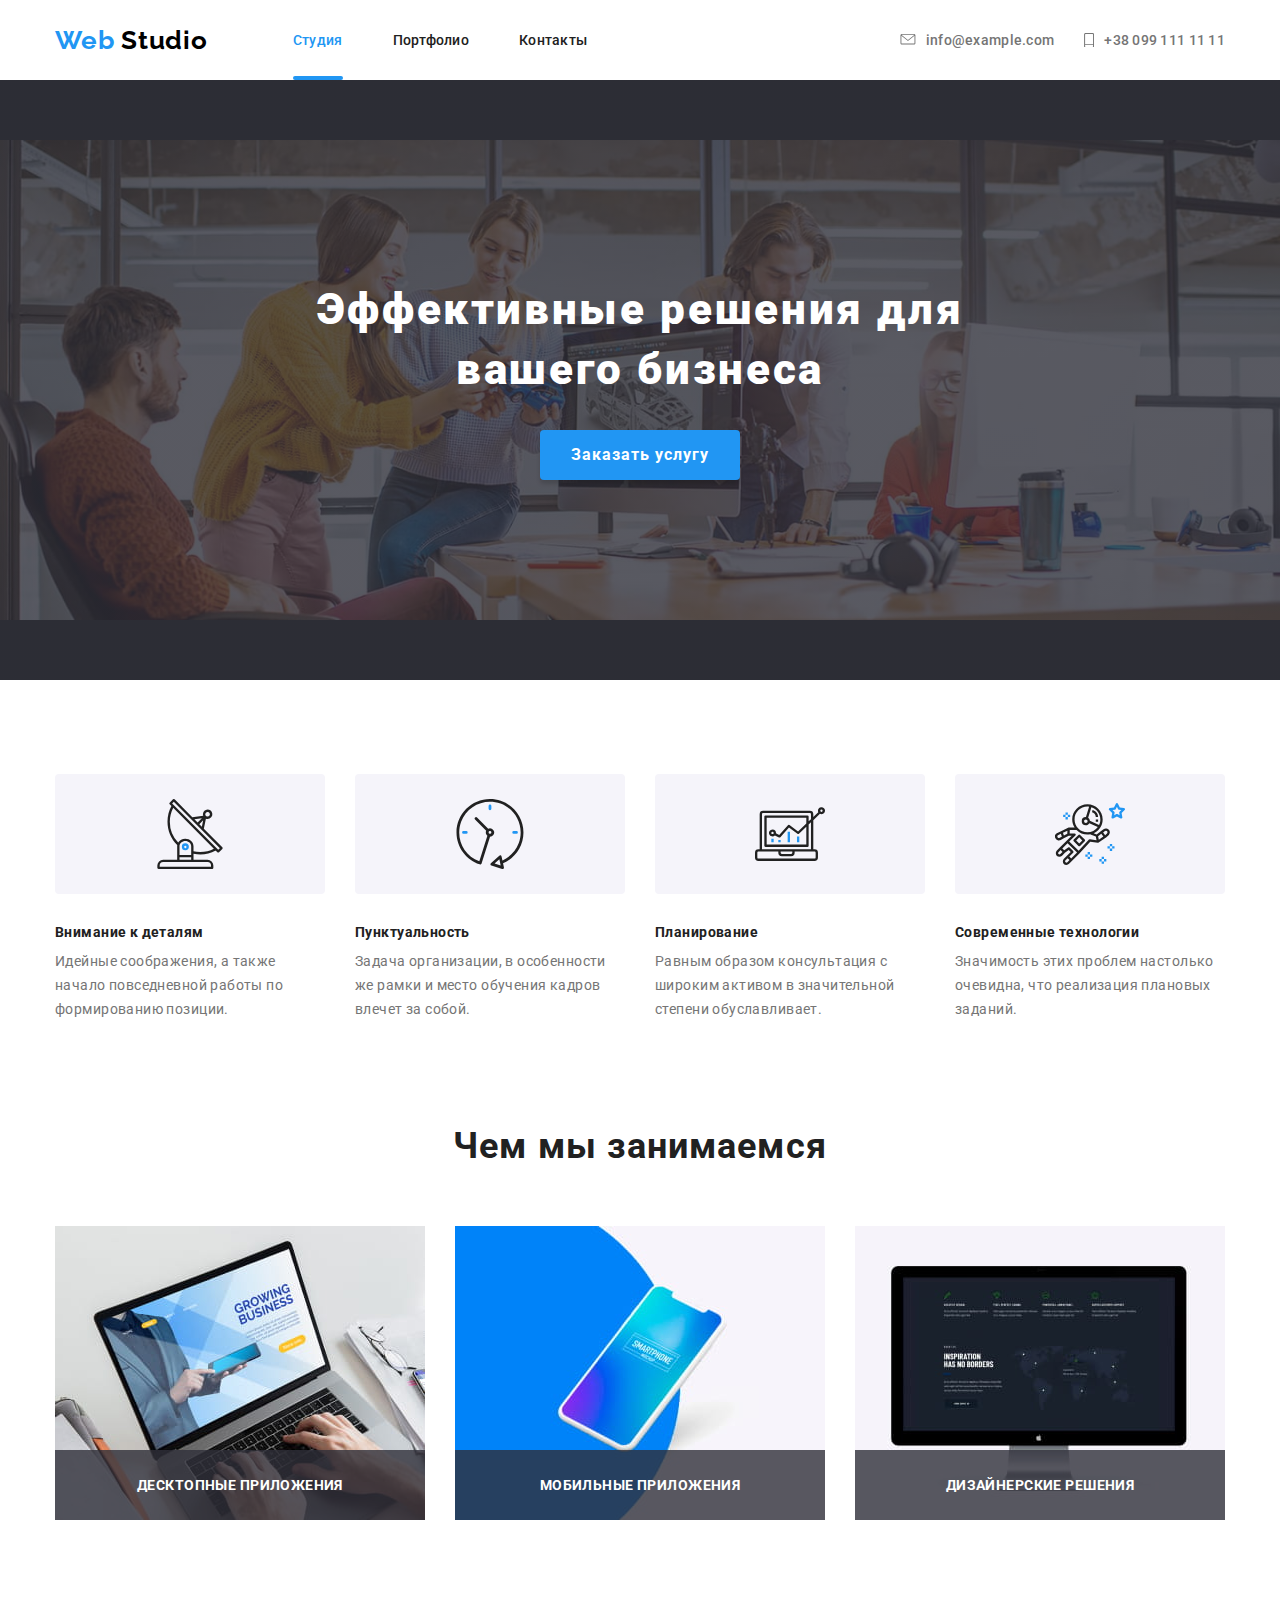
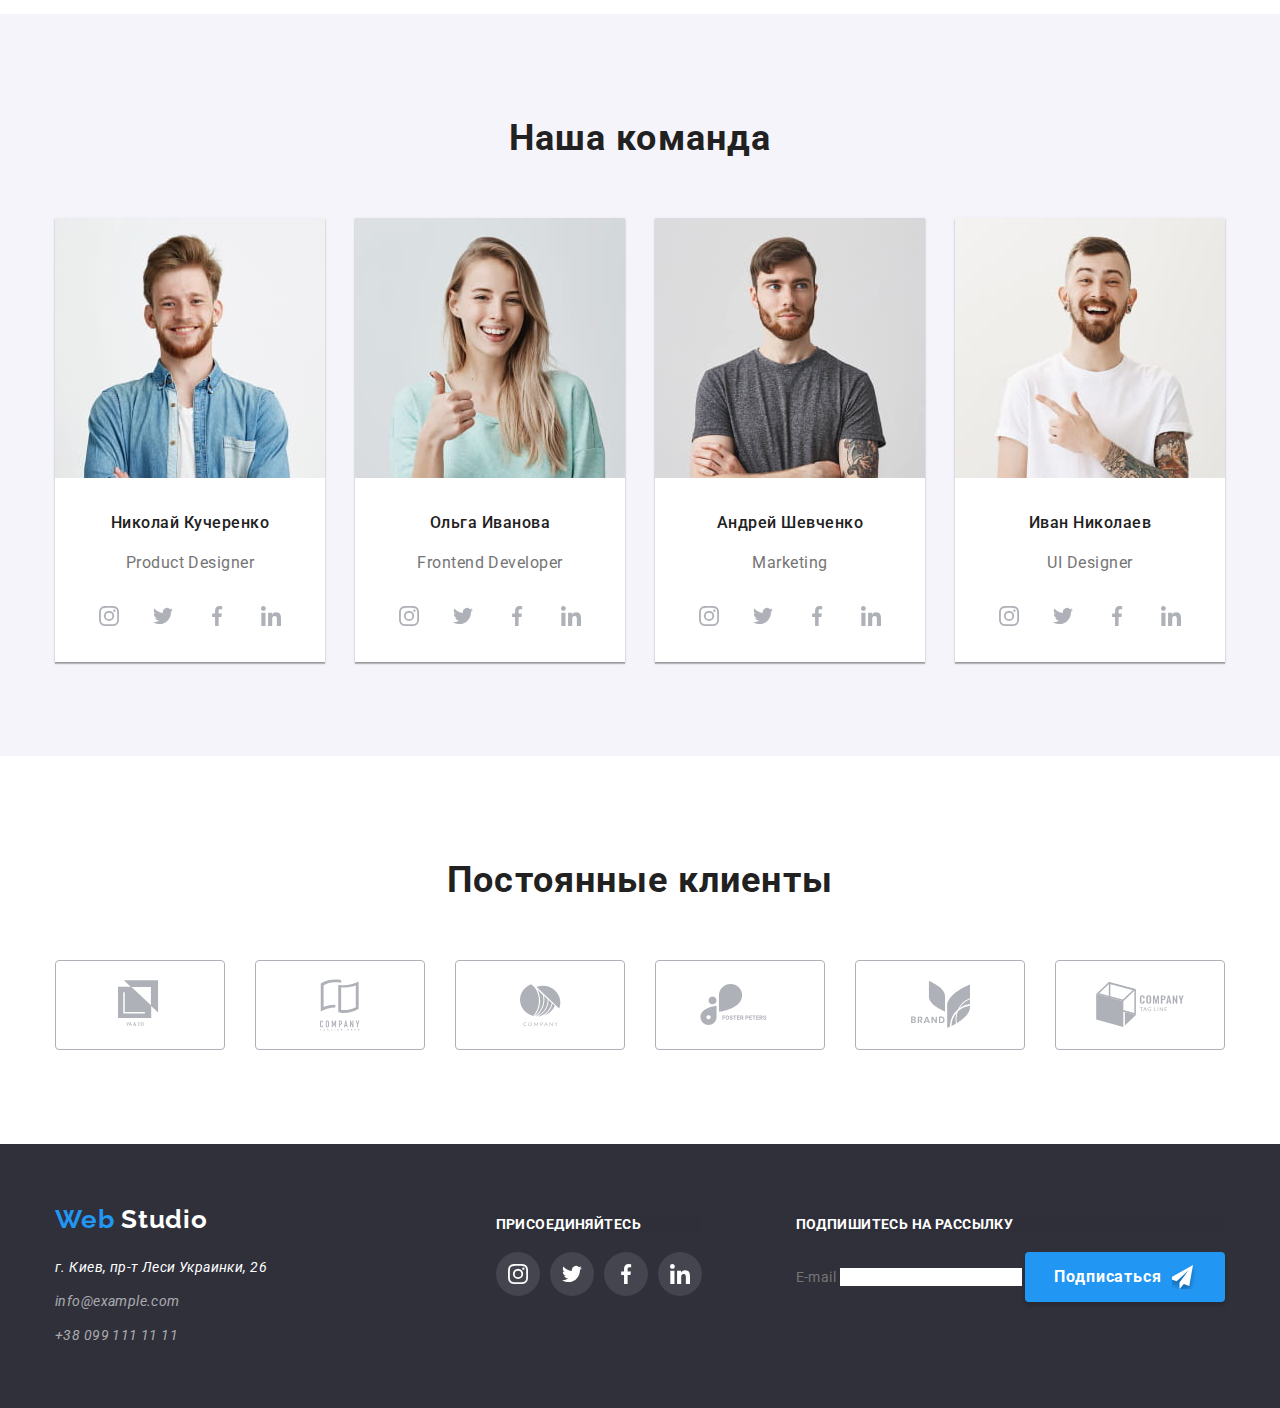
==== index.html @ 200ecd38 "перенос файлов" ====
<!DOCTYPE html>
<html lang="ru">

<head>
  <meta charset="UTF-8" />
  <meta name="viewport" content="width=device-width, initial-scale=1.0" />
  <title>Web Studio</title>
  <link href="https://fonts.googleapis.com/css2?family=Raleway:wght@700&family=Roboto:wght@400;500;700;900&display=swap"
    rel="stylesheet" />

  <link rel="stylesheet" href="./css/normalize.css" />
  <link rel="stylesheet" href="./css/style.css" />
</head>

<body>
  <header class="header-page">
    <div class="container main-navi">
      <a href="./" class="logo"><span class="web-logo">Web</span> Studio</a>
      <nav class="navi">
        <ul class="list menu-navi">
          <li class="item">
            <a href="./" class="link-navi current">Студия</a>
          </li>
          <li class="item">
            <a href="./portfolio.html" class="link-navi">Портфолио </a>
          </li>
          <li class="item">
            <a href="" class="link-navi">Контакты </a>
          </li>
        </ul>
      </nav>
      <ul class="list contacts">
        <li class="item">
          <a href="mailto:info@example.com" class="contacts-link">
            <svg class="mail-icon">
              <use href="./images/sprite.svg#icon-envelope-head" width="16px" height="11.2px"></use>
            </svg>
            info@example.com</a>
        </li>
        <li class="item">
          <a href="tel:+380991111111" class="contacts-link"><svg class="phone-icon">
              <use href="./images/sprite.svg#icon-Vector-head"></use>
            </svg>+38 099 111 11 11</a>
        </li>
      </ul>
    </div>

    <section class="hero">
      <div class="container">
        <h1 class="page-title">Эффективные решения для вашего бизнеса</h1>
        <button class="btn" data-modal-open>Заказать услугу</button>
      </div>
    </section>
  </header>
  <main class="main-page">
    <section class="advantage">
      <div class="container">
        <h2 hidden class="section-title">
          Преимущества работы с Web Studio
        </h2>
        <ul class="list adv-flexcont">
          <li class="adv-element antenna">
            <div class="link">
              <svg width="70" height="70">
                <use href="./images/sprite.svg#icon-antenna"></use>
              </svg></div>
            <!-- <img src="./images/antenna.svg" alt="антена" /> -->
            <h3 class="feature">Внимание к деталям</h3>
            <p class="feature-text">
              Идейные соображения, а также начало повседневной работы по
              формированию позиции.
            </p>
          </li>
          <li class="adv-element clock">
            <div class="link">
              <svg width="70" height="70">
                <use href="./images/sprite.svg#icon-clock_1"></use>
              </svg>
            </div>
            <!-- <img src="./images/clock_1.svg" alt="часы" /> -->
            <h3 class="feature">Пунктуальность</h3>
            <p class="feature-text">
              Задача организации, в особенности же рамки и место обучения
              кадров влечет за собой.
            </p>
          </li>
          <li class="adv-element diagram">
            <div class="link">
              <svg width="70" height="70">
                <use href="./images/sprite.svg#icon-diagram_1"></use>
              </svg>
            </div>
            <!-- <img src="./images/diagram_1.svg" alt="диаграма" /> -->
            <h3 class="feature">Планирование</h3>
            <p class="feature-text">
              Равным образом консультация с широким активом в значительной
              степени обуславливает.
            </p>
          </li>
          <li class="adv-element astronaut">
            <div class="link">
              <svg width="70" height="70">
                <use href="./images/sprite.svg#icon-astronaut_1"></use>
              </svg>
            </div>
            <!-- <img src="./images/astronaut_1.svg" alt="астронавт" /> -->
            <h3 class="feature">Современные технологии</h3>
            <p class="feature-text">
              Значимость этих проблем настолько очевидна, что реализация
              плановых заданий.
            </p>
          </li>
        </ul>
      </div>
    </section>
    <section class="box-section">
      <div class="container">
        <h2 class="section-title">Чем мы занимаемся</h2>
        <ul class="list box-flexcont">
          <li class="box-element">
            <a href=""><img src="./images/desktop1.jpg" alt="десктоп" width="370" height="294" />
              <p class="box">Десктопные приложения</p>
            </a>
          </li>
          <li class="box-element">
            <a href=""><img src="./images/mobile.jpg" alt="мобильний" width="370" height="294" />
              <p class="box">Мобильные приложения</p>
            </a>
          </li>
          <li class="box-element">
            <a href=""><img src="./images/desin.jpg" alt="дизайн" width="370" height="294" />
              <p class="box">Дизайнерские решения</p>
            </a>
          </li>
        </ul>
      </div>
    </section>
    <section class="team-section">
      <div class="container">
        <h2 class="section-title">Наша команда</h2>
        <ul class="list team-flexcont">
          <li class="team-element">
            <img src="./images/comand1.jpg" alt="Николай Кучеренко" width="270" height="260" />
            <h3 class="team-name">Николай Кучеренко</h3>
            <p class="team-prof">Product Designer</p>
            <p class="soc-team">
              <a href="" aria-label="ссылка Instagram" class="soc-link">
                <svg width="20px" height="20px">
                  <use href="./images/sprite.svg#icon-inst"></use>
                </svg>
              </a>
              <a href="" aria-label="ссылка Twitter" class="soc-link"><svg width="20px" height="20px">
                  <use href="./images/sprite.svg#icon-twit"></use>
                </svg></a>
              <a href="" aria-label="ссылка Facebook" class="soc-link"><svg width="20px" height="20px">
                  <use href="./images/sprite.svg#icon-face"></use>
                </svg></a>
              <a href="" aria-label="ссылка Linkedin" class="soc-link"><svg width="20px" height="20px">
                  <use href="./images/sprite.svg#icon-in"></use>
                </svg></a>
            </p>
          </li>
          <li class="team-element">
            <img src="./images/comand2.jpg" alt="Ольга Иванова" width="270" />
            <h3 class="team-name">Ольга Иванова</h3>
            <p class="team-prof">Frontend Developer</p>
            <p class="soc-team">
              <a href="" aria-label="ссылка Instagram" class="soc-link">
                <svg width="20px" height="20px">
                  <use href="./images/sprite.svg#icon-inst"></use>
                </svg>
              </a>
              <a href="" aria-label="ссылка Twitter" class="soc-link"><svg width="20px" height="20px">
                  <use href="./images/sprite.svg#icon-twit"></use>
                </svg></a>
              <a href="" aria-label="ссылка Facebook" class="soc-link"><svg width="20px" height="20px">
                  <use href="./images/sprite.svg#icon-face"></use>
                </svg></a>
              <a href="" aria-label="ссылка Linkedin" class="soc-link"><svg width="20px" height="20px">
                  <use href="./images/sprite.svg#icon-in"></use>
                </svg></a>
            </p>
          </li>
          <li class="team-element">
            <img src="./images/comand3.jpg" alt="Андрей Шевченко" width="270" />
            <h3 class="team-name">Андрей Шевченко</h3>
            <p class="team-prof">Marketing</p>
            <p class="soc-team">
              <a href="" aria-label="ссылка Instagram" class="soc-link">
                <svg width="20px" height="20px">
                  <use href="./images/sprite.svg#icon-inst"></use>
                </svg>
              </a>
              <a href="" aria-label="ссылка Twitter" class="soc-link"><svg width="20px" height="20px">
                  <use href="./images/sprite.svg#icon-twit"></use>
                </svg></a>
              <a href="" aria-label="ссылка Facebook" class="soc-link"><svg width="20px" height="20px">
                  <use href="./images/sprite.svg#icon-face"></use>
                </svg></a>
              <a href="" aria-label="ссылка Linkedin" class="soc-link"><svg width="20px" height="20px">
                  <use href="./images/sprite.svg#icon-in"></use>
                </svg></a>
            </p>
          </li>
          <li class="team-element">
            <img src="./images/comand4.jpg" alt="Иван Николаев" width="270" />
            <h3 class="team-name">Иван Николаев</h3>
            <p class="team-prof">UI Designer</p>
            <p class="soc-team">
              <a href="" aria-label="ссылка Instagram" class="soc-link">
                <svg width="20px" height="20px">
                  <use href="./images/sprite.svg#icon-inst"></use>
                </svg>
              </a>
              <a href="" aria-label="ссылка Twitter" class="soc-link"><svg width="20px" height="20px">
                  <use href="./images/sprite.svg#icon-twit"></use>
                </svg></a>
              <a href="" aria-label="ссылка Facebook" class="soc-link"><svg width="20px" height="20px">
                  <use href="./images/sprite.svg#icon-face"></use>
                </svg></a>
              <a href="" aria-label="ссылка Linkedin" class="soc-link"><svg width="20px" height="20px">
                  <use href="./images/sprite.svg#icon-in"></use>
                </svg></a>
            </p>
          </li>
        </ul>
      </div>
    </section>
    <section class="client-section">
      <div class="container">
        <h2 class="section-title">Постоянные клиенты</h2>
        <ul class="list clnt-flexcont">
          <li class="clnt-element">
            <a href="/" class="link">
              <svg width="44.27px" height="49.23px">
                <use href="./images/sprite.svg#icon-logo1"></use>
              </svg>
            </a>
          </li>
          <li class="clnt-element">
            <a href="" class="link"><svg width="40px" height="52px">
                <use href="./images/sprite.svg#icon-logo2"></use>
              </svg></a>
          </li>
          <li class="clnt-element">
            <a href="" class="link"><svg width="41px" height="42.6px">
                <use href="./images/sprite.svg#icon-logo3"></use>
              </svg></a>
          </li>
          <li class="clnt-element">
            <a href="" class="link"><svg width="79.66" height="42.02px">
                <use href="./images/sprite.svg#icon-logo4"></use>
              </svg></a>
          </li>
          <li class="clnt-element">
            <a href="" class="link"><svg width="59px" height="47px">
                <use href="./images/sprite.svg#icon-logo5"></use>
              </svg></a>
          </li>
          <li class="clnt-element">
            <a href="" class="link"><svg width="88.48px" height="45.44px">
                <use href="./images/sprite.svg#icon-logo6"></use>
              </svg></a>
          </li>
        </ul>
      </div>
    </section>
  </main>
  <footer class="footer">
    <div class="container footer-flex">
      <div class="footflex-elem">
        <a href="/">
          <p class="logo footer-logo">
            <span class="web-logo">Web</span> Studio
          </p>
        </a>
        <address class="footer-adress">
          <p class="adress-link">
            <a href="" class="adress-map">г. Киев, пр-т Леси Украинки, 26</a>
          </p>
          <p class="adress-link">
            <a href="mailto:info@example.com" class="footer-contacts">info@example.com</a>
          </p>
          <p class="adress-link">
            <a href="tel:+380991111111" class="footer-contacts">+38 099 111 11 11</a>
          </p>
        </address>
      </div>
      <section class="footflex-elem">
        <h3 class="footer-soc">присоединяйтесь</h3>
        <p class="footsoc-block">
          <a href="" aria-label="ссылка Instagram" class="soc-link">
            <svg width="20px" height="20px">
              <use href="./images/sprite.svg#icon-inst"></use>
            </svg>
          </a>
          <a href="" aria-label="ссылка Twitter" class="soc-link"><svg width="20px" height="20px">
              <use href="./images/sprite.svg#icon-twit"></use>
            </svg></a>
          <a href="" aria-label="ссылка Facebook" class="soc-link"><svg width="20px" height="20px">
              <use href="./images/sprite.svg#icon-face"></use>
            </svg></a>
          <a href="" aria-label="ссылка Linkedin" class="soc-link"><svg width="20px" height="20px">
              <use href="./images/sprite.svg#icon-in"></use>
            </svg></a>
        </p>
      </section>
      <section class="footflex-elem">
        <h3 class="footer-registr">Подпишитесь на рассылку</h3>
        <form>
          <label for="fmail">E-mail</label>
          <input type="email" name="fmail" id="fmail">

          <button type="submit" class="btn">Подписаться</button>
        </form>
        <!-- <a href="" class="mail-btn">E-mail</a>
          <button class="btn">Подписаться</button> -->
      </section>
    </div>
  </footer>
  <div class="backdrop is-hidden" data-modal>
    <div class="modal">
      <button class="btn-modal" data-modal-close>
        <svg width="11px" height="11px">
          <use href="./images/sprite.svg#icon-Vector-modal"></use>
        </svg>
      </button>
      <h3>Оставьте свои данные, мы вам перезвоним</h3>
      <form class="register-form">
        <div class="form-field">
          <label for="name">Имя</label>
          <input type="text" name="user-name" id="name">
        </div>
        <div class="form-field">
          <label for="tel">Телефон</label>
          <input type="tel" name="tel" id="tel">
        </div>
        <div class="form-field">
          <label for="mail">Почта</label>
          <input type="email" name="mail" id="mail">
        </div>
        <div class="form-field">
          <label for="comments">Коментарий</label>
          <textarea name="comments" id="comments" cols="30" rows="10"></textarea>
        </div>

      </form>
    </div>
  </div>
  <script src="./js/modal.js"></script>
</body>

</html>
<!-- 
<figure>
  <img src="" alt="">
  <figcaption></figcaption>
</figure>-->
---- css/style.css ----
/* font-family: 'Raleway', sans-serif;
font-family: 'Roboto', sans-serif; */
:root {
  --primary-text-color: #757575;
  --secondary-color: #212121;
  --logo-bgr-color: #ffffff;
  --weblog-btn-link: #2196f3;
  --studiolog: #000000;
  --footer-contact: rgba(255, 255, 255, 0.6);
  --btn-hover: #188ce8;
  --btn-box: rgba(0, 0, 0, 0.15);
  --bgr-box: rgba(47, 48, 58, 0.8);
  --bgr-sectteam: #f5f4fa;
  --bgr-footer: #2f303a;
  --clnt-bord: #afb1b8;
}
* {
  margin: 0;
  border: 0;
  text-decoration: none;
}

html {
  box-sizing: border-box;
}

*,
*::before,
*::after {
  box-sizing: inherit;
  /* outline: 1px solid tomato; */
}

img {
  display: block;
}

.visually-hidden {
  position: absolute !important;
  clip: rect(1px 1px 1px 1px);
  /* IE6, IE7 */
  clip: rect(1px, 1px, 1px, 1px);
  padding: 0 !important;
  border: 0 !important;
  height: 1px !important;
  width: 1px !important;
  overflow: hidden;
}

.container {
  margin-right: auto;
  margin-left: auto;
  width: 1200px;
  padding-left: 15px;
  padding-right: 15px;
  /* outline: 2px solid tomato; */
}

body {
  font-family: "Roboto", sans-serif;
  font-style: normal;
  font-weight: normal;
  font-size: 14px;
  line-height: 1.714;
  letter-spacing: 0.03em;
  color: var(--primary-text-color);
  background-color: var(--logo-bgr-color);
}
.list {
  padding-left: 0px;
  list-style: none;
}

/* Шапка */
.header-page {
  background-color: var(--logo-bgr-color);
}

.main-navi {
  display: flex;
  align-items: center;
}

.logo {
  font-family: Raleway, sans-serif;
  font-weight: bold;
  font-size: 26px;
  line-height: 1.192;
  letter-spacing: 0.03em;
  color: var(--studiolog);
}

.footer-logo {
  color: var(--logo-bgr-color);
}
.web-logo {
  color: var(--weblog-btn-link);
}

.menu-navi {
  display: flex;
  margin-left: 85px;
}
.menu-navi .item:not(:first-child) {
  margin-left: 50px;
}

.contacts {
  display: flex;
  margin-left: auto;
}

.contacts .item {
  display: inline-flex;
  align-items: center;
}

.contacts .item + .item {
  margin-left: 30px;
}

.link-navi,
.contacts-link {
  display: inline-flex;
  align-items: center;
  padding-top: 32px;
  padding-bottom: 32px;

  font-weight: 500;
  font-size: 14px;
  line-height: 1.1428;
  letter-spacing: 0.02em;
}

.link-navi {
  color: var(--secondary-color);

  transition: color 250ms cubic-bezier(0.4, 0, 0.2, 1);
}

.contacts-link {
  color: var(--primary-text-color);
  fill: var(--primary-text-color);

  transition: fill 250ms cubic-bezier(0.4, 0, 0.2, 1),
    color 250ms cubic-bezier(0.4, 0, 0.2, 1);
}

.mail-icon {
  width: 16px;
  height: 11.2px;
  margin-right: 10px;
}

.phone-icon {
  width: 10px;
  height: 14.94px;
  margin-right: 10px;
}

.link-navi:hover,
.link-navi:focus,
.contacts-link:hover,
.contacts-link:focus {
  color: var(--weblog-btn-link);
  fill: var(--weblog-btn-link);
}

.current {
  color: var(--weblog-btn-link);
  position: relative;
}

.current::before {
  content: "";
  position: absolute;
  width: 100%;
  height: 4px;
  bottom: 0px;
  left: 0px;
  background: var(--weblog-btn-link);
  border-radius: 2px;
}

/* Hero */
.hero {
  text-align: center;
  padding-top: 200px;
  padding-bottom: 200px;
  background-color: var(--secondary-color);
  height: 600px;
  max-width: 1600px;
  margin-left: auto;
  margin-right: auto;

  /* box-shadow: 0px 4px 4px rgba(0, 0, 0, 0.25); */
  background-image: linear-gradient(to right, var(--bgr-box), var(--bgr-box)),
    url(../images/img-header.jpg);
  background-repeat: no-repeat;
  background-position: center;
  background-size: contain;
}

.page-title {
  margin-top: 0px;
  margin-bottom: 30px;
  max-width: 696px;
  margin-right: auto;
  margin-left: auto;

  font-weight: 900;
  font-size: 44px;
  line-height: 1.3636;
  letter-spacing: 0.06em;
  color: var(--logo-bgr-color);
  text-align: center;
}

.btn {
  display: inline-flex;
  align-items: center;
  justify-content: center;
  width: 200px;
  height: 50px;

  font-weight: bold;
  font-size: 16px;
  line-height: 1.875;

  letter-spacing: 0.06em;
  color: var(--logo-bgr-color);

  background: var(--weblog-btn-link);
  box-shadow: 0px 4px 4px var(--btn-box);
  border-radius: 4px;
  cursor: pointer;

  transition: background 250ms cubic-bezier(0.4, 0, 0.2, 1);
}
.btn:hover,
.btn:focus {
  background: var(--btn-hover);
}

/* Наши приемущества */
.advantage .container {
  padding-top: 94px;
}
.box-section .container,
.team-section .container,
.client-section .container {
  padding-top: 94px;
  padding-bottom: 94px;
}
.advantage .adv-flexcont {
  display: flex;
}

.adv-flexcont .adv-element {
  display: inline-flex;
  flex-direction: column;
  width: calc((100%-90px) / 4);
  margin-right: 30px;
}
.adv-flexcont .adv-element:nth-child(4n) {
  margin-right: 0px;
}

/* .adv-element::before {
  content: "";
  width: 270px;
  height: 120px;
  background-repeat: no-repeat;
  background-size: 70px 70px;
  background-position: center;
  background-color: var(--bgr-sectteam);
} */

/* .antenna::before {
  background-image: url(../images/antenna.svg);
}
.clock::before {
  background-image: url(../images/clock_1.svg);
}
.diagram::before {
  background-image: url(../images/diagram_1.svg);
}
.astronaut::before {
  background-image: url(../images/astronaut_1.svg);
} */
.adv-element .link {
  display: flex;
  align-items: center;
  justify-content: center;

  width: 270px;
  height: 120px;
  background-color: var(--bgr-sectteam);
  border-radius: 4px;
}

.feature {
  margin-top: 30px;
  margin-bottom: 10px;
  font-family: Roboto;
  font-weight: bold;
  font-size: 14px;
  line-height: 1.143;
  letter-spacing: 0.03em;
  color: var(--secondary-color);
}

/* Чем мы занимаемся */
.section-title {
  text-align: center;
  margin-bottom: 50px;
  font-weight: bold;
  font-size: 36px;
  line-height: 1.6667;
  letter-spacing: 0.03em;
  color: var(--secondary-color);
}

.box-section .box-flexcont {
  display: flex;
}

.box-flexcont .box-element {
  position: relative;
  width: calc((100%-60px) / 3);
  margin-right: 30px;
}
.box-flexcont .box-element:nth-child(3n) {
  margin-right: 0px;
}

.box {
  position: absolute;
  bottom: 0px;
  left: 0px;
  width: 100%;
  height: 70px;
  font-weight: bold;
  font-size: 14px;
  line-height: 1.1428;
  letter-spacing: 0.03em;
  color: var(--logo-bgr-color);
  background: var(--bgr-box);
  text-transform: uppercase;

  display: flex;
  align-items: center;
  justify-content: center;
}

/* Наша команда */
.team-section {
  background: var(--bgr-sectteam);
}

.team-section .team-flexcont {
  display: flex;
}

.team-flexcont .team-element {
  width: calc((100%-90px) / 4);
  margin-right: 30px;
  background: var(--logo-bgr-color);
  box-shadow: 0px 1px 3px rgba(0, 0, 0, 0.12), 0px 1px 1px rgba(0, 0, 0, 0.14),
    0px 2px 1px rgba(0, 0, 0, 0.2);
}
.team-flexcont .team-element:nth-child(4n) {
  margin-right: 0px;
}

.team-name,
.team-prof {
  margin-top: 30px;
  margin-bottom: 10px;
  text-align: center;
  font-weight: 500;
  font-size: 16px;
  line-height: 1.875;
  letter-spacing: 0.03em;
  color: var(--secondary-color);
}
.team-prof {
  margin-top: 0px;
  margin-bottom: 16px;
  font-weight: normal;
  color: var(--primary-text-color);
}

.soc-team {
  display: flex;
  padding-left: 32px;
  padding-right: 32px;
  margin-bottom: 24px;
}

.soc-team a {
  display: flex;
  align-items: center;
  justify-content: center;
  width: 44px;
  height: 44px;
}
.soc-team a:not(:last-child) {
  margin-right: 10px;
}

.soc-link {
  padding: 0px;
  border: none;
  border-radius: 50%;
  background-color: var(--logo-bgr-color) 10%;
  fill: var(--clnt-bord);

  transition: background-color 250ms cubic-bezier(0.4, 0, 0.2, 1),
    fill 250ms cubic-bezier(0.4, 0, 0.2, 1);
}

.soc-link:hover {
  background-color: var(--weblog-btn-link);
  fill: var(--logo-bgr-color);
}

/* Клиенты */
.client-section .clnt-flexcont {
  display: flex;
}

.clnt-flexcont .clnt-element {
  width: calc((100%-150px) / 6);
  margin-right: 30px;
}
.clnt-flexcont .clnt-element:nth-child(6n) {
  margin-right: 0px;
}

.clnt-element {
  display: flex;
  align-items: center;
}

.clnt-element .link {
  display: flex;
  border: 1px solid var(--clnt-bord);
  border-radius: 4px;
  width: 170px;
  height: 90px;
  align-items: center;
  justify-content: center;
  fill: var(--clnt-bord);

  transition: border 250ms cubic-bezier(0.4, 0, 0.2, 1),
    fill 250ms cubic-bezier(0.4, 0, 0.2, 1);
}

.clnt-element .link:hover {
  border: 1px solid var(--weblog-btn-link);
  fill: var(--weblog-btn-link);
}

/* Портфолио */
.filter {
  font-weight: 500;
  font-size: 16px;
  line-height: 1.625;
  letter-spacing: 0.03em;
  padding: 6px 22px;

  color: var(--secondary-color);
  background: var(--bgr-sectteam);
  border-radius: 4px;

  transition: background 250ms cubic-bezier(0.4, 0, 0.2, 1),
    color 2250ms cubic-bezier(0.4, 0, 0.2, 1);
}
.filter:hover,
.filter:focus,
.filter:active {
  color: var(--logo-bgr-color);
  background: var(--weblog-btn-link);
}

.portfolio-sect {
  display: flex;
  padding-top: 94px;
  padding-bottom: 94px;
}

.filters {
  display: flex;
  justify-content: center;
  margin-bottom: 50px;
}

.filters .item {
  display: flex;
  /* color: var(--secondary-color);
  background: var(--bgr-sectteam);
  border-radius: 4px; */
}

.filters .item + .item {
  margin-left: 8px;
}

.potrfol-flex {
  display: flex;
  flex-wrap: wrap;
}

.potrfol-flex .item {
  width: 370px;
  margin-right: 30px;
  margin-bottom: 30px;
  background: var(--logo-bgr-color);
  border: 1px solid #eeeeee;
  box-sizing: border-box;
  cursor: pointer;
}

.potrfol-flex .item:nth-child(3n) {
  margin-right: 0px;
}

.potrfol-flex .item:nth-last-child(-n + 3) {
  margin-bottom: 0px;
}

.potrfol-flex .item:hover {
  box-shadow: 0px 1px 1px rgba(0, 0, 0, 0.12), 0px 4px 4px rgba(0, 0, 0, 0.06),
    1px 4px 6px rgba(0, 0, 0, 0.16);
}

.portf-thumb {
  position: relative;
  overflow: hidden;
}
.hover-over {
  position: absolute;
  width: 100%;
  height: 100%;
  bottom: 0px;
  left: 0px;
  background: rgba(33, 150, 243, 0.9);
  font-size: 18px;
  line-height: 1.5555;
  color: var(--logo-bgr-color);
  padding: 63px 24px;

  transform: translatey(100%);
  transition: transform 250ms cubic-bezier(0.4, 0, 0.2, 1);
}

.potrfol-flex .item:hover .hover-over {
  transform: translatey(0);
}

.portfol-title {
  display: inline-block;
  width: 322px;
  margin-top: 20px;
  margin-bottom: 4px;
  font-weight: bold;
  font-size: 18px;
  line-height: 2;
  letter-spacing: 0.06em;
  color: var(--secondary-color);
}
.portf-sub {
  display: inline-block;
  width: 322px;
  margin-bottom: 20px;
  font-size: 16px;
  line-height: 1.875;
  letter-spacing: 0.03em;
  color: var(--primary-text-color);
}

.portfol-title,
.portf-sub {
  margin-right: 24px;
  margin-left: 24px;
}

/* Подвал */
.footer {
  background: var(--bgr-footer);
  padding-top: 60px;
  padding-bottom: 60px;
}

.footer-flex {
  display: flex;
  /* align-items: center; */
  justify-content: flex-end;
}

.footer-flex .footflex-elem:not(:first-child) {
  margin-top: 12px;
}

.footer-flex .footflex-elem:last-child {
  margin-left: 94px;
}

.footer-flex .footflex-elem:first-child {
  margin-right: auto;
}
.footer .footer-logo {
  margin-bottom: 20px;
}

.footer-adress .adress-link:not(:last-child) {
  margin-bottom: 9px;
}

.adress-map,
.footer-contacts,
.mail-btn {
  font-size: 14px;
  line-height: 1.7143;
  letter-spacing: 0.03em;
  color: var(--logo-bgr-color);

  transition: color 250ms cubic-bezier(0.4, 0, 0.2, 1);
}
.footer-contacts {
  color: var(--footer-contact);
}

.adress-map:hover,
.footer-contacts:hover {
  color: var(--weblog-btn-link);
}

.footflex-elem h3 {
  font-weight: bold;
  font-size: 14px;
  line-height: 1.1428;
  letter-spacing: 0.03em;
  color: var(--logo-bgr-color);
  background: var(--bgr-box);
  text-transform: uppercase;
}

.footsoc-block {
  display: flex;
}

.footsoc-block a {
  display: flex;
  align-items: center;
  justify-content: center;
  width: 44px;
  height: 44px;
  background: rgba(255, 255, 255, 0.1);
  border-radius: 50%;
  fill: var(--logo-bgr-color);
}

.footsoc-block a:not(:last-child) {
  margin-right: 10px;
}

.footer-soc,
.footer-registr {
  margin-bottom: 20px;
}

.soc-link svg {
  fill: (--logo-bgr-color);
}

.mail-btn {
  display: inline-block;
  padding: 15px;
  padding-right: 295px;
  margin-right: 12px;

  border: 1px solid var(--footer-contact);
  border-radius: 4px;
}
.footflex-elem .btn::after {
  content: "";
  width: 24px;
  height: 24px;
  margin-left: 10px;
  background-image: url(../images/iconsend.svg);
  background-position: right -1px top;
  background-repeat: no-repeat;
}

/* модальное окно */
.backdrop {
  position: fixed;
  top: 0px;
  left: 0px;
  width: 100%;
  height: 100%;
  background: rgba(0, 0, 0, 0.2);

  opacity: 1;
  transition: opacity 250ms cubic-bezier(0.4, 0, 0.2, 1);
}

.backdrop.is-hidden {
  
  opacity: 0;
  pointer-events: none;
}
.modal {
  position: absolute;
  top: 50%;
  left: 50%;
  transform: translate(-50%, -50%) scale(1, 1);

  min-width: 528px;
  min-height: 581px;
  padding: 8px;
  background: var(--logo-bgr-color);
  box-shadow: 0px 1px 3px rgba(0, 0, 0, 0.12), 0px 1px 1px rgba(0, 0, 0, 0.14),
    0px 2px 1px rgba(0, 0, 0, 0.2);
  border-radius: 4px;

  
  transition: transform 250ms cubic-bezier(0.4, 0, 0.2, 1);
}

.backdrop.is-hidden .modal {
  transform: translate(-50%, -50%) scale(0.3, 0.3);
}

.btn-modal {
  display: flex;
  align-items: center;
  justify-content: center;
  margin-left: auto;
  width: 30px;
  height: 30px;
  
  background: var(--logo-bgr-color);
  border: 1px solid rgba(0, 0, 0, 0.1);
  border-radius: 50%;
}
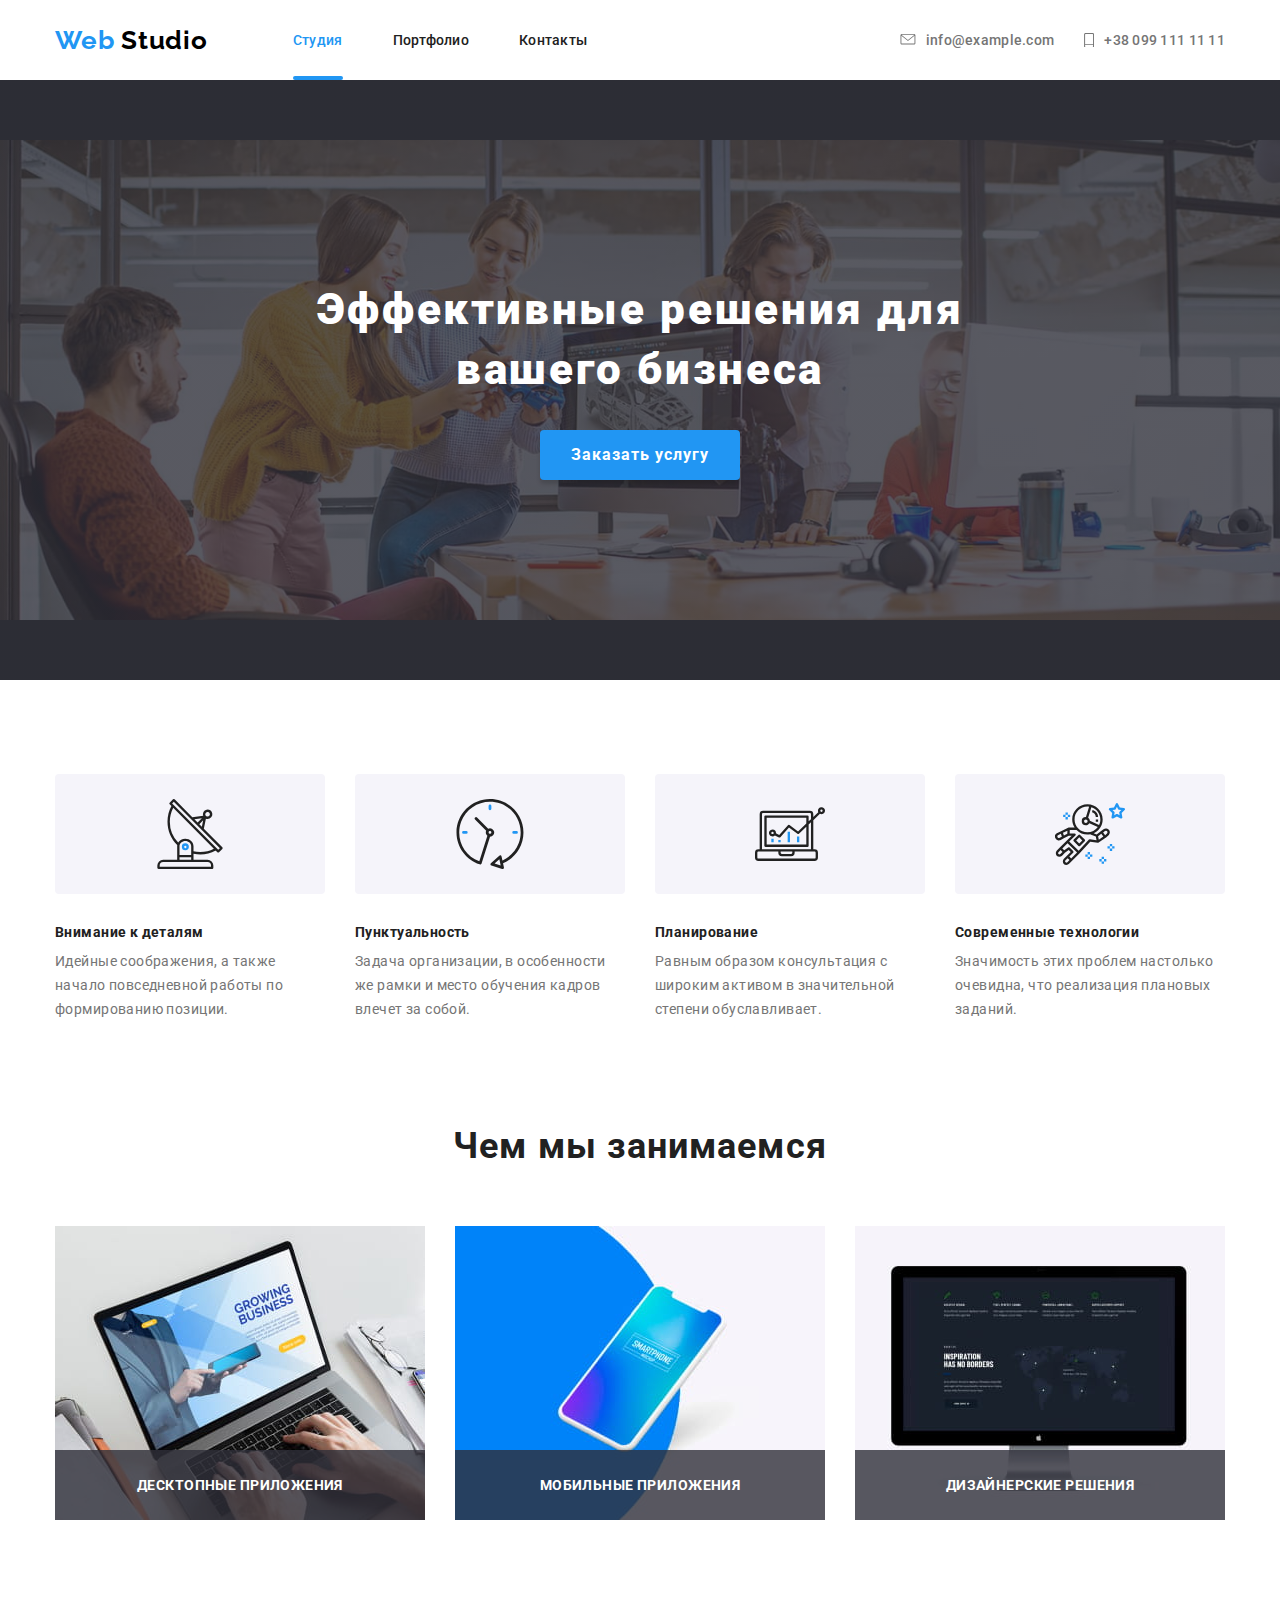
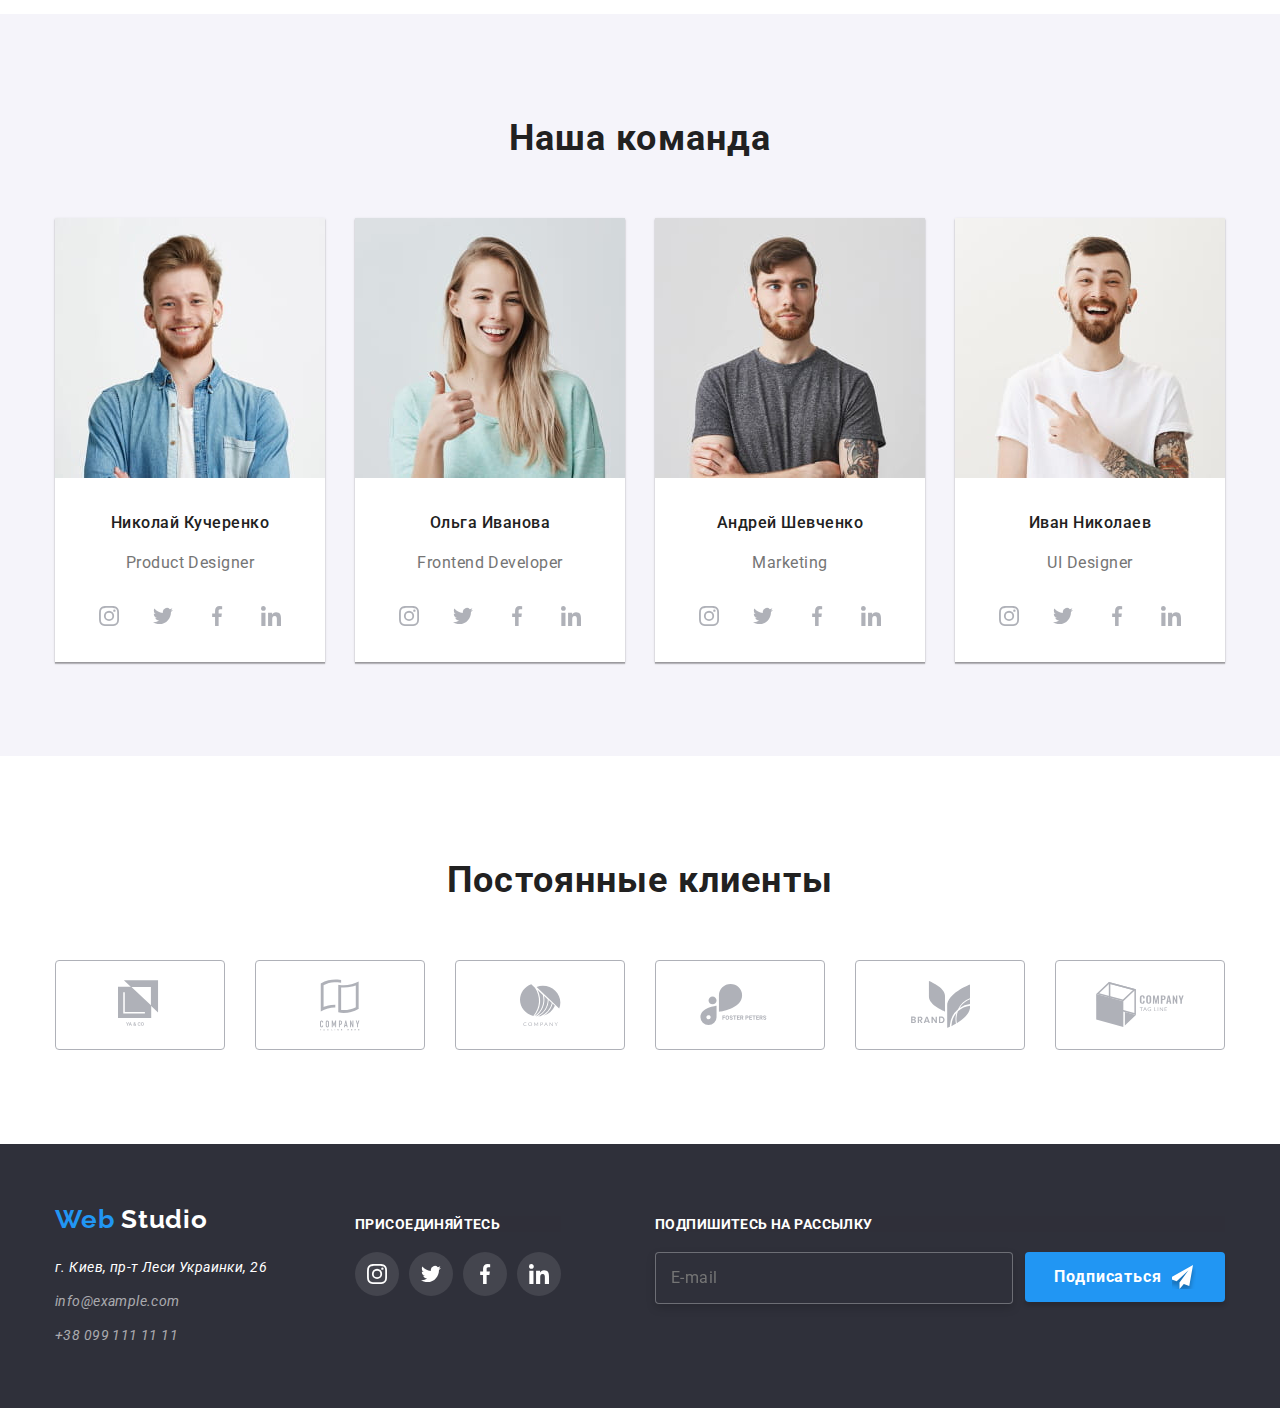
==== commit 997abe25: "форма(наработка)" ====
--- a/index.html
+++ b/index.html
@@ -307,9 +307,9 @@
       </section>
       <section class="footflex-elem">
         <h3 class="footer-registr">Подпишитесь на рассылку</h3>
-        <form>
-          <label for="fmail">E-mail</label>
-          <input type="email" name="fmail" id="fmail">
+        <form class="foot-form">
+          <!-- <label for="fmail">E-mail</label> -->
+          <input class="mail-btn" type="email" name="fmail" id="fmail" placeholder="E-mail">
 
           <button type="submit" class="btn">Подписаться</button>
         </form>
@@ -325,25 +325,39 @@
           <use href="./images/sprite.svg#icon-Vector-modal"></use>
         </svg>
       </button>
-      <h3>Оставьте свои данные, мы вам перезвоним</h3>
+      
       <form class="register-form">
+        <h3>Оставьте свои данные, мы вам перезвоним</h3>
         <div class="form-field">
-          <label for="name">Имя</label>
-          <input type="text" name="user-name" id="name">
+          
+          <input class="form-input" type="text" name="user-name" id="name">
+          <label class="form-label" for="name">Имя</label>
         </div>
         <div class="form-field">
-          <label for="tel">Телефон</label>
-          <input type="tel" name="tel" id="tel">
+          
+          <input class="form-input" type="tel" name="tel" id="tel">
+          <label class="form-label" for="tel">Телефон</label>
         </div>
         <div class="form-field">
-          <label for="mail">Почта</label>
-          <input type="email" name="mail" id="mail">
+          
+          <input class="form-input" type="email" name="mail" id="mail">
+          <label class="form-label" for="mail">Почта</label>
         </div>
         <div class="form-field">
-          <label for="comments">Коментарий</label>
-          <textarea name="comments" id="comments" cols="30" rows="10"></textarea>
-        </div>
-
+          
+          <textarea class="form-cominp" name="comments" id="comments" rows="6"></textarea>
+          <label class="form-comlab" for="comments">Коментарий</label>
+        </div>
+        <div class="form-check">
+          <label class="form-checklab">
+           <input class="form-checkinp" type="checkbox" name="agree" /> 
+           Соглашаюсь с рассылкой и принимаю 
+           <a href="#">Условия договора</a>
+          </label>
+        </div>
+        <div class="btn-flex">
+          <button type="submit" class="btn form-btn">Отправить</button>
+        </div>
       </form>
     </div>
   </div>
--- a/css/style.css
+++ b/css/style.css
@@ -619,8 +619,7 @@
 }
 
 .adress-map,
-.footer-contacts,
-.mail-btn {
+.footer-contacts {
   font-size: 14px;
   line-height: 1.7143;
   letter-spacing: 0.03em;
@@ -675,14 +674,23 @@
   fill: (--logo-bgr-color);
 }
 
+.foot-form {
+  display: flex;
+}
+
 .mail-btn {
-  display: inline-block;
+  width: 358px;
+  font-size: 16px;
+  line-height: 1.25;
+  letter-spacing: 0.03em;
+  color: var(--footer-contact);
   padding: 15px;
-  padding-right: 295px;
   margin-right: 12px;
 
-  border: 1px solid var(--footer-contact);
+  background-color: var(--bgr-footer);
+  border: 1px solid rgba(255, 255, 255, 0.3);
   border-radius: 4px;
+  filter: drop-shadow(0px 4px 4px rgba(0, 0, 0, 0.15));
 }
 .footflex-elem .btn::after {
   content: "";
@@ -735,6 +743,9 @@
 }
 
 .btn-modal {
+  position: absolute;
+  top: 8px;
+  right: 8px;
   display: flex;
   align-items: center;
   justify-content: center;
@@ -746,3 +757,77 @@
   border: 1px solid rgba(0, 0, 0, 0.1);
   border-radius: 50%;
 }
+
+.register-form {
+  padding: 40px;
+}
+
+.register-form h3 {
+  font-weight: bold;
+  font-size: 20px;
+  line-height: 1.15;
+  letter-spacing: 0.03em;
+  text-align: center;
+
+  margin-bottom: 30px;
+
+  color: var(--secondary-color);
+}
+.form-field {
+  position: relative;
+  margin-bottom: 28px;
+  
+}
+.form-field .form-input, .form-field .form-cominp {
+  width: 100%;
+  
+  padding: 12px;
+  padding-left: 42px;
+  
+  border: 1px solid rgba(33, 33, 33, 0.2);
+  border-radius: 4px;
+
+  cursor: pointer;
+}
+
+.form-label {
+  position: absolute;
+  top: 50%;
+  left: 42px;
+  transform: translateY(-50%);
+
+  font-size: 14px;
+  line-height: 1.1428;
+  letter-spacing: 0.01em;
+
+  color: var(--primary-text-color);
+
+  cursor: pointer;
+}
+
+.form-field .form-cominp {
+  padding-left: 19px;
+}
+
+.form-comlab {
+  position: absolute;
+  top: 12px;
+  left: 19px;
+
+  font-size: 14px;
+  line-height: 1.71428;
+  letter-spacing: 0.03em;
+
+  color: var(--primary-text-color);
+}
+
+.form-checklab a {
+  color: var(--weblog-btn-link);
+  text-decoration: underline;
+}
+
+.btn-flex {
+  display: flex;
+  align-items: center;
+  justify-content: center;
+}